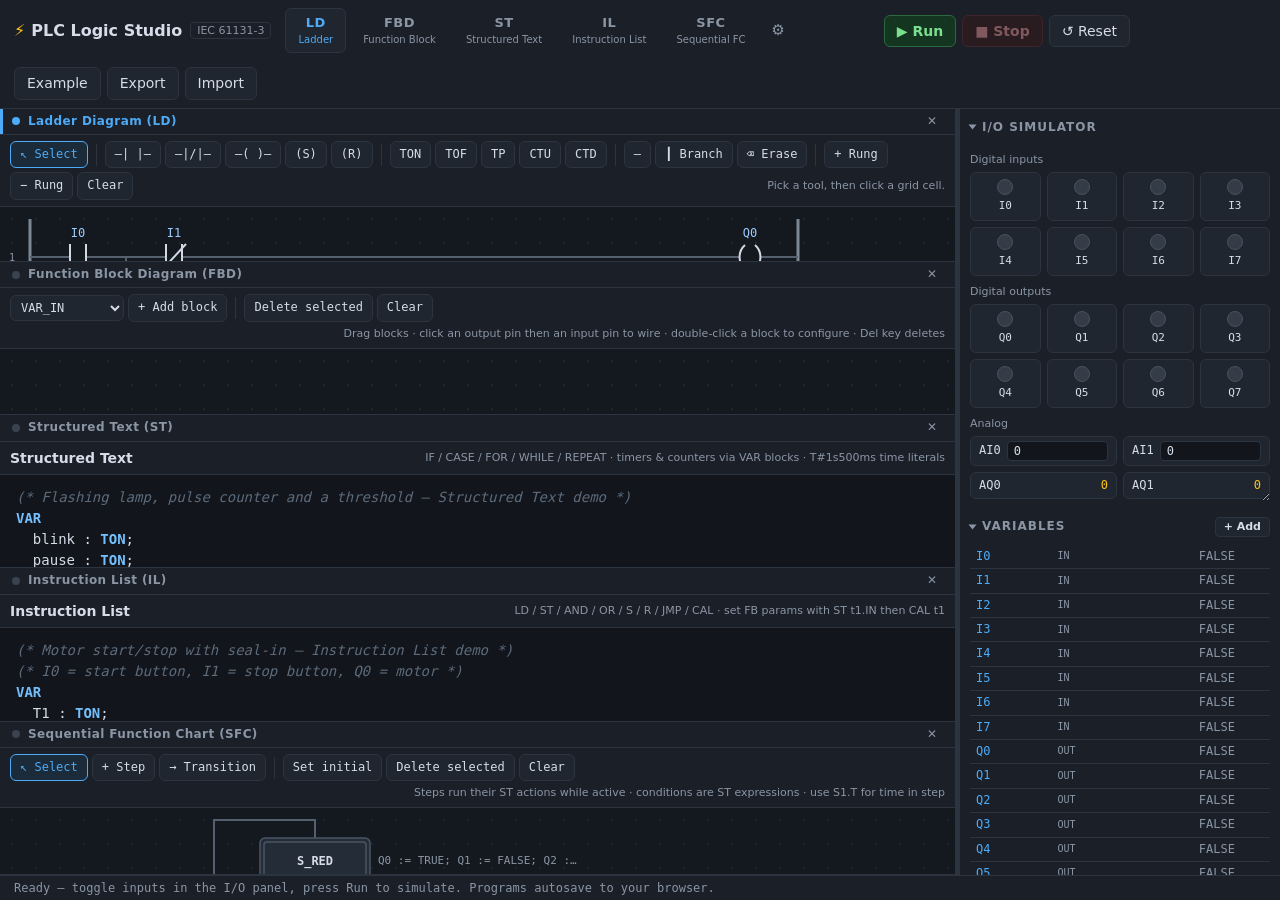
==== index.html @ a873b492 "setup iec 611313 simulator" ====
<!DOCTYPE html>
<html lang="en">
<head>
<meta charset="UTF-8">
<meta name="viewport" content="width=device-width, initial-scale=1.0">
<title>PLC Logic Studio — IEC 61131-3 Environment</title>
<link rel="icon" href="data:image/svg+xml,<svg xmlns=%22http://www.w3.org/2000/svg%22 viewBox=%220 0 100 100%22><text y=%22.9em%22 font-size=%2290%22>⚡</text></svg>">
<link rel="stylesheet" href="css/style.css">
</head>
<body>

<header id="topbar">
  <div class="brand"><span class="bolt">⚡</span>PLC Logic Studio<span class="sub">IEC 61131-3</span></div>
  <nav id="tabs">
    <button class="tab active" data-lang="ld"  title="Ladder Diagram">LD<span>Ladder</span></button>
    <button class="tab" data-lang="fbd" title="Function Block Diagram">FBD<span>Function Block</span></button>
    <button class="tab" data-lang="st"  title="Structured Text">ST<span>Structured Text</span></button>
    <button class="tab" data-lang="il"  title="Instruction List">IL<span>Instruction List</span></button>
    <button class="tab" data-lang="sfc" title="Sequential Function Chart">SFC<span>Sequential FC</span></button>
    <button id="btn-langs" title="Show or hide language editors">&#9881;</button>
  </nav>
  <div class="run-controls">
    <button id="btn-run" class="btn-run" title="Compile and run the current program">&#9654; Run</button>
    <button id="btn-stop" class="btn-stop" disabled title="Stop the scan cycle">&#9632; Stop</button>
    <button id="btn-reset" class="btn-reset" title="Stop and reset all variables / function blocks">&#8634; Reset</button>
    <span id="scan-info" class="scan-info"></span>
  </div>
  <div class="file-controls">
    <button id="btn-example" title="Load an example program into the current editor">Example</button>
    <button id="btn-export" title="Download the whole project as JSON">Export</button>
    <button id="btn-import" title="Load a project JSON file">Import</button>
    <input type="file" id="file-import" accept=".json,application/json" hidden>
  </div>
</header>

<main>
  <section id="editor">
    <div class="ed-section" id="sec-ld">
      <div class="sec-head"><span class="sec-dot"></span>Ladder Diagram (LD)<button class="sec-hide" data-lang="ld" title="Hide this section">&#10005;</button></div>
      <div class="pane" id="pane-ld"></div>
    </div>
    <div class="ed-section" id="sec-fbd">
      <div class="sec-head"><span class="sec-dot"></span>Function Block Diagram (FBD)<button class="sec-hide" data-lang="fbd" title="Hide this section">&#10005;</button></div>
      <div class="pane" id="pane-fbd"></div>
    </div>
    <div class="ed-section" id="sec-st">
      <div class="sec-head"><span class="sec-dot"></span>Structured Text (ST)<button class="sec-hide" data-lang="st" title="Hide this section">&#10005;</button></div>
      <div class="pane" id="pane-st"></div>
    </div>
    <div class="ed-section" id="sec-il">
      <div class="sec-head"><span class="sec-dot"></span>Instruction List (IL)<button class="sec-hide" data-lang="il" title="Hide this section">&#10005;</button></div>
      <div class="pane" id="pane-il"></div>
    </div>
    <div class="ed-section" id="sec-sfc">
      <div class="sec-head"><span class="sec-dot"></span>Sequential Function Chart (SFC)<button class="sec-hide" data-lang="sfc" title="Hide this section">&#10005;</button></div>
      <div class="pane" id="pane-sfc"></div>
    </div>
  </section>

  <div id="splitter" title="Drag to resize the side panel"></div>
  <aside id="sidebar">
    <section class="panel" id="panel-io">
      <h2 class="panel-head" title="Click to collapse/expand"><span class="caret"></span>I/O Simulator</h2>
      <div class="panel-body">
        <div class="io-group"><h3>Digital inputs</h3><div id="io-di" class="io-grid"></div></div>
        <div class="io-group"><h3>Digital outputs</h3><div id="io-do" class="io-grid"></div></div>
        <div class="io-group"><h3>Analog</h3><div id="io-an" class="io-analog"></div></div>
      </div>
    </section>
    <section class="panel" id="panel-vars">
      <h2 class="panel-head" title="Click to collapse/expand"><span class="caret"></span>Variables <button id="btn-add-var" class="mini-btn" title="Add a variable">+ Add</button></h2>
      <div class="panel-body">
        <table class="data-table" id="var-table"><tbody></tbody></table>
      </div>
    </section>
    <section class="panel" id="panel-fbs">
      <h2 class="panel-head" title="Click to collapse/expand"><span class="caret"></span>Function blocks</h2>
      <div class="panel-body">
        <table class="data-table" id="fb-table"><tbody></tbody></table>
      </div>
    </section>
  </aside>
</main>

<footer id="statusbar"><span id="status-msg">Ready.</span></footer>

<div id="modal-root" hidden></div>

<script src="js/core.js"></script>
<script src="js/st.js"></script>
<script src="js/il.js"></script>
<script src="js/ladder.js"></script>
<script src="js/fbd.js"></script>
<script src="js/sfc.js"></script>
<script src="js/examples.js"></script>
<script src="js/app.js"></script>
</body>
</html>
---- css/style.css ----
/* PLC Logic Studio — dark industrial theme */
:root {
  --bg: #12151b;
  --panel: #1a1f28;
  --panel2: #20262f;
  --border: #2c3440;
  --text: #d6dde8;
  --muted: #8b96a5;
  --accent: #4dabf7;
  --power: #51cf66;
  --warn: #fcc419;
  --err: #ff6b6b;
  --mono: "Consolas", "Cascadia Mono", "Menlo", monospace;
}

* { box-sizing: border-box; margin: 0; padding: 0; }
[hidden] { display: none !important; }
html, body { height: 100%; }
body {
  background: var(--bg);
  color: var(--text);
  font: 14px/1.45 "Segoe UI", system-ui, sans-serif;
  display: flex;
  flex-direction: column;
  overflow: hidden;
}

/* ---------- top bar ---------- */
#topbar {
  display: flex;
  align-items: center;
  gap: 14px;
  padding: 8px 14px;
  background: var(--panel);
  border-bottom: 1px solid var(--border);
  flex-wrap: wrap;
}
.brand { font-weight: 700; font-size: 16px; white-space: nowrap; }
.brand .bolt { color: var(--warn); margin-right: 6px; }
.brand .sub {
  margin-left: 8px; font-size: 11px; font-weight: 500; color: var(--muted);
  border: 1px solid var(--border); border-radius: 4px; padding: 1px 6px; vertical-align: 2px;
}
#tabs { display: flex; gap: 4px; }
.tab {
  background: transparent; border: 1px solid transparent; color: var(--muted);
  padding: 5px 12px; border-radius: 6px; cursor: pointer;
  font-weight: 700; font-size: 13px; letter-spacing: .5px;
}
.tab span { display: block; font-size: 10px; font-weight: 400; letter-spacing: 0; }
.tab:hover { color: var(--text); background: var(--panel2); }
.tab.active { color: var(--accent); background: var(--panel2); border-color: var(--border); }

#btn-langs {
  background: transparent; border: 1px solid transparent; color: var(--muted);
  padding: 5px 8px; border-radius: 6px; font-size: 15px; align-self: center;
}
#btn-langs:hover { color: var(--text); background: var(--panel2); border-color: var(--border); }
.lang-menu {
  position: fixed; z-index: 90;
  background: var(--panel); border: 1px solid var(--border); border-radius: 8px;
  padding: 10px 12px; box-shadow: 0 8px 24px rgba(0,0,0,.5);
  display: flex; flex-direction: column; gap: 7px; font-size: 13px;
}
.lang-menu-title {
  font-size: 11px; color: var(--muted);
  text-transform: uppercase; letter-spacing: 1px; margin-bottom: 2px;
}
.lang-item {
  display: flex; align-items: center; gap: 9px;
  padding: 5px 8px; border-radius: 6px; cursor: pointer;
  white-space: nowrap;
}
.lang-item:hover { background: var(--panel2); }
.lang-item .chk {
  width: 16px; height: 16px; flex: none;
  border: 1px solid var(--border); border-radius: 4px;
  display: flex; align-items: center; justify-content: center;
  font-size: 11px; line-height: 1; color: transparent; background: var(--bg);
}
.lang-item .chk:hover { border-color: var(--accent); }
.lang-item .chk.on { background: var(--accent); border-color: var(--accent); color: #fff; }
.lang-item.active .lang-name { color: var(--accent); font-weight: 600; }
.lang-menu-hint { font-size: 10px; color: var(--muted); margin-top: 4px; max-width: 220px; white-space: normal; }

.run-controls { display: flex; align-items: center; gap: 6px; margin-left: auto; }
.file-controls { display: flex; gap: 6px; }
button {
  font: inherit; color: var(--text); background: var(--panel2);
  border: 1px solid var(--border); border-radius: 6px;
  padding: 5px 12px; cursor: pointer;
}
button:hover:not(:disabled) { border-color: var(--accent); }
button:disabled { opacity: .45; cursor: default; }
.btn-run { background: #14351f; border-color: #2b6a3f; color: #7ae08f; font-weight: 600; }
.btn-run:hover:not(:disabled) { border-color: var(--power); }
.btn-stop { background: #3a1a1a; border-color: #6a2b2b; color: #ff9d9d; font-weight: 600; }
.btn-stop:hover:not(:disabled) { border-color: var(--err); }
.scan-info { font-family: var(--mono); font-size: 12px; color: var(--muted); min-width: 130px; }
.scan-info.live { color: var(--power); }

/* ---------- layout ---------- */
main { flex: 1; display: flex; min-height: 0; }
#editor { flex: 1; min-width: 0; display: flex; flex-direction: column; overflow-y: auto; }

/* stacked language sections — hiding one lets the others grow */
.ed-section {
  flex: 1 1 0; min-height: 150px;
  display: flex; flex-direction: column;
  border-bottom: 1px solid var(--border);
  overflow: hidden;
}
.ed-section[hidden] { display: none; }
.sec-head {
  display: flex; align-items: center; gap: 8px; flex: none;
  padding: 4px 12px;
  background: var(--panel); border-bottom: 1px solid var(--border);
  font-size: 12px; font-weight: 600; letter-spacing: .4px;
  color: var(--muted); cursor: pointer; user-select: none;
}
.sec-dot {
  width: 8px; height: 8px; border-radius: 50%;
  background: #39424e; flex: none;
}
.ed-section.active .sec-head { color: var(--accent); box-shadow: inset 3px 0 0 var(--accent); }
.ed-section.active .sec-dot { background: var(--accent); }
.sec-hide {
  margin-left: auto; padding: 0 6px;
  background: none; border: none; color: var(--muted); font-size: 12px;
}
.sec-hide:hover { color: var(--err); }

.pane { flex: 1; display: flex; flex-direction: column; min-height: 0; }

.tab.off { opacity: .4; }
.tab.off:hover { opacity: .8; }

#splitter {
  width: 5px; flex: none; cursor: col-resize;
  background: var(--border);
  transition: background .12s;
}
#splitter:hover, #splitter.dragging { background: var(--accent); }

#sidebar {
  width: 320px; flex: none; overflow-y: auto;
  background: var(--panel);
  padding: 10px;
  min-width: 150px;
}
.panel { margin-bottom: 16px; }
.panel h2 {
  font-size: 12px; text-transform: uppercase; letter-spacing: 1px;
  color: var(--muted); margin-bottom: 8px;
  display: flex; align-items: center;
}
.panel h2 .mini-btn { margin-left: auto; }
.panel-head { cursor: pointer; user-select: none; }
.panel-head:hover { color: var(--text); }
.panel-head .caret {
  flex: none; width: 0; height: 0; margin-right: 7px;
  border-left: 5px solid currentColor;
  border-top: 4px solid transparent;
  border-bottom: 4px solid transparent;
  transform: rotate(90deg);
  transition: transform .12s;
}
.panel.collapsed .caret { transform: rotate(0deg); }
.panel.collapsed .panel-body { display: none; }
.panel-body {
  overflow: auto; resize: vertical;
  min-height: 40px; max-height: 70vh;
  padding-bottom: 2px;
}
.panel h3 { font-size: 11px; color: var(--muted); font-weight: 500; margin: 8px 0 4px; }
.mini-btn { padding: 1px 8px; font-size: 11px; border-radius: 4px; }

/* ---------- I/O simulator ---------- */
.io-grid { display: grid; grid-template-columns: repeat(4, 1fr); gap: 6px; }
.io-sw {
  display: flex; flex-direction: column; align-items: center; gap: 3px;
  background: var(--panel2); border: 1px solid var(--border); border-radius: 6px;
  padding: 6px 2px; cursor: pointer; user-select: none; font-family: var(--mono); font-size: 11px;
}
.io-sw .led {
  width: 16px; height: 16px; border-radius: 50%;
  background: #333c47; border: 1px solid #49525e;
  transition: background .1s, box-shadow .1s;
}
.io-sw.on .led { background: var(--power); box-shadow: 0 0 8px var(--power); border-color: var(--power); }
.io-sw.out { cursor: default; }
.io-sw.out.on .led { background: #ffd43b; box-shadow: 0 0 8px #ffd43b; border-color: #ffd43b; }
.io-analog { display: grid; grid-template-columns: 1fr 1fr; gap: 6px; }
.io-an-item {
  display: flex; align-items: center; gap: 6px;
  background: var(--panel2); border: 1px solid var(--border); border-radius: 6px;
  padding: 4px 8px; font-family: var(--mono); font-size: 12px;
}
.io-an-item input {
  width: 100%; min-width: 0; background: var(--bg); color: var(--text);
  border: 1px solid var(--border); border-radius: 4px; padding: 2px 6px;
  font: 12px var(--mono);
}
.io-an-item .an-val { margin-left: auto; color: var(--warn); }

/* ---------- tables ---------- */
.data-table { width: 100%; border-collapse: collapse; font-family: var(--mono); font-size: 12px; }
.data-table td {
  padding: 3px 6px; border-bottom: 1px solid var(--border);
  white-space: nowrap; overflow: hidden; text-overflow: ellipsis;
}
.data-table td.v-name { color: var(--accent); }
.data-table td.v-kind { color: var(--muted); font-size: 10px; text-transform: uppercase; }
.data-table td.v-val { text-align: right; }
.data-table td.v-val .bool-t { color: var(--power); font-weight: 700; }
.data-table td.v-val .bool-f { color: var(--muted); }
.data-table .row-del {
  background: none; border: none; color: var(--muted); padding: 0 4px; font-size: 12px;
}
.data-table .row-del:hover { color: var(--err); }
.data-table td.fb-state { color: var(--muted); font-size: 11px; }

/* ---------- editor toolbars ---------- */
.ed-toolbar {
  display: flex; align-items: center; flex-wrap: wrap; gap: 4px;
  padding: 6px 10px; background: var(--panel); border-bottom: 1px solid var(--border);
}
.ed-toolbar .sep { width: 1px; height: 22px; background: var(--border); margin: 0 4px; }
.ed-toolbar button { padding: 4px 9px; font-size: 12px; font-family: var(--mono); }
.ed-toolbar button.tool.active { border-color: var(--accent); color: var(--accent); background: #1c2b3a; }
.ed-toolbar select {
  font: 12px var(--mono); color: var(--text); background: var(--panel2);
  border: 1px solid var(--border); border-radius: 6px; padding: 4px 6px;
}
.ed-hint { font-size: 11px; color: var(--muted); margin-left: auto; padding-left: 10px; }

/* ---------- graphical canvases ---------- */
.ed-canvas {
  flex: 1; overflow: auto; background: #14181f;
  background-image: radial-gradient(#1e2530 1px, transparent 1px);
  background-size: 24px 24px;
}
.ed-canvas svg { display: block; }

/* props editor (SFC) */
.props-bar {
  display: flex; align-items: center; gap: 6px; flex-wrap: wrap;
  padding: 6px 10px; background: var(--panel2); border-bottom: 1px solid var(--border);
  font-size: 12px;
}
.props-bar label { color: var(--muted); }
.props-bar input, .props-bar textarea {
  font: 12px var(--mono); color: var(--text); background: var(--bg);
  border: 1px solid var(--border); border-radius: 4px; padding: 3px 6px;
}
.props-bar textarea { width: 340px; height: 46px; vertical-align: middle; resize: vertical; }

/* ---------- code editors (ST / IL) ---------- */
.code-wrap { position: relative; flex: 1; min-height: 0; }
.code-hl, .code-ta {
  position: absolute; inset: 0;
  font: 14px/1.5 var(--mono);
  padding: 12px 16px;
  white-space: pre; overflow: auto;
  tab-size: 4;
}
.code-hl { pointer-events: none; color: var(--text); }
.code-ta {
  background: transparent; color: transparent; caret-color: var(--text);
  border: none; outline: none; resize: none;
}
.code-ta::selection { background: rgba(77, 171, 247, .3); }
.tok-kw { color: #74c0fc; font-weight: 600; }
.tok-num { color: #ffd43b; }
.tok-com { color: #5c6b7c; font-style: italic; }
.tok-op { color: #ff922b; }

/* ---------- SVG element classes ---------- */
.rail { stroke: #7c8794; stroke-width: 3; }
.wire { stroke: #55606e; stroke-width: 2; fill: none; }
.wire.on { stroke: var(--power); stroke-width: 2.5; }
.sym { stroke: #cfd8e3; stroke-width: 2; fill: none; }
.sym.on { stroke: var(--power); }
.lbl { fill: #9ecbff; font: 12px var(--mono); text-anchor: middle; }
.lbl2 { fill: var(--muted); font: 10px var(--mono); text-anchor: middle; }
.lbl2.on { fill: var(--power); }
.fbbox { fill: #242c37; stroke: #4a5563; stroke-width: 1.5; }
.fbbox.on { stroke: var(--power); }
.fbtitle { fill: var(--text); font: 700 12px var(--mono); text-anchor: middle; }
.cellhit { fill: transparent; cursor: crosshair; }
.cellhit:hover { fill: rgba(255,255,255,.05); }

.blk { fill: #242c37; stroke: #4a5563; stroke-width: 1.5; cursor: grab; }
.blk.sel { stroke: var(--accent); stroke-width: 2; }
.blk-title { fill: var(--text); font: 700 12px var(--mono); text-anchor: middle; pointer-events: none; }
.blk-name { fill: #9ecbff; font: 11px var(--mono); text-anchor: middle; pointer-events: none; }
.pin { fill: #39424e; stroke: #8b96a5; stroke-width: 1.5; cursor: pointer; }
.pin:hover { stroke: var(--accent); }
.pin.on { fill: var(--power); stroke: var(--power); }
.pin.src { stroke: var(--warn); stroke-width: 2.5; }
.pin-lbl { fill: var(--muted); font: 9px var(--mono); pointer-events: none; }
.pin-val { fill: var(--warn); font: 10px var(--mono); pointer-events: none; }
.conn { stroke: #55606e; stroke-width: 2; fill: none; cursor: pointer; }
.conn:hover { stroke: var(--accent); }
.conn.on { stroke: var(--power); }
.conn.sel { stroke: var(--accent); stroke-dasharray: 5 3; }
.conn-pending { stroke: var(--warn); stroke-width: 1.5; stroke-dasharray: 5 4; fill: none; pointer-events: none; }

.step-box { fill: #242c37; stroke: #4a5563; stroke-width: 1.5; cursor: grab; }
.step-box.active { fill: #1d4229; stroke: var(--power); }
.step-box.sel { stroke: var(--accent); stroke-width: 2; }
.step-init { fill: none; stroke: #4a5563; stroke-width: 1.5; pointer-events: none; }
.step-name { fill: var(--text); font: 700 12px var(--mono); text-anchor: middle; pointer-events: none; }
.step-time { fill: var(--power); font: 10px var(--mono); text-anchor: middle; pointer-events: none; }
.tr-line { stroke: #55606e; stroke-width: 2; fill: none; }
.tr-bar { stroke: #cfd8e3; stroke-width: 4; cursor: pointer; }
.tr-bar.sel { stroke: var(--accent); }
.tr-bar.enabled { stroke: var(--power); }
.tr-cond { fill: var(--muted); font: 11px var(--mono); }
.step-src { outline: 2px dashed var(--warn); }

/* ---------- status bar ---------- */
#statusbar {
  padding: 5px 14px; background: var(--panel);
  border-top: 1px solid var(--border);
  font: 12px var(--mono); color: var(--muted);
  white-space: nowrap; overflow: hidden; text-overflow: ellipsis;
}
#statusbar.error { color: var(--err); }

/* ---------- modal ---------- */
.modal-back {
  position: fixed; inset: 0; background: rgba(0,0,0,.55);
  display: flex; align-items: center; justify-content: center; z-index: 100;
}
.modal {
  background: var(--panel); border: 1px solid var(--border); border-radius: 10px;
  padding: 18px 20px; min-width: 320px; max-width: 480px;
  box-shadow: 0 12px 40px rgba(0,0,0,.5);
}
.modal h3 { font-size: 14px; margin-bottom: 12px; }
.modal .m-note { font-size: 12px; color: var(--muted); margin-bottom: 12px; white-space: pre-wrap; }
.modal .m-field { margin-bottom: 10px; }
.modal .m-field label { display: block; font-size: 11px; color: var(--muted); margin-bottom: 3px; }
.modal .m-field input, .modal .m-field select {
  width: 100%; font: 13px var(--mono); color: var(--text); background: var(--bg);
  border: 1px solid var(--border); border-radius: 5px; padding: 5px 8px;
}
.modal .m-field input:focus { border-color: var(--accent); outline: none; }
.modal .m-btns { display: flex; justify-content: flex-end; gap: 8px; margin-top: 14px; }
.modal .m-ok { background: #1c2b3a; border-color: var(--accent); color: var(--accent); font-weight: 600; }

@media (max-width: 900px) {
  #sidebar { width: 240px; }
  .io-grid { grid-template-columns: repeat(2, 1fr); }
}
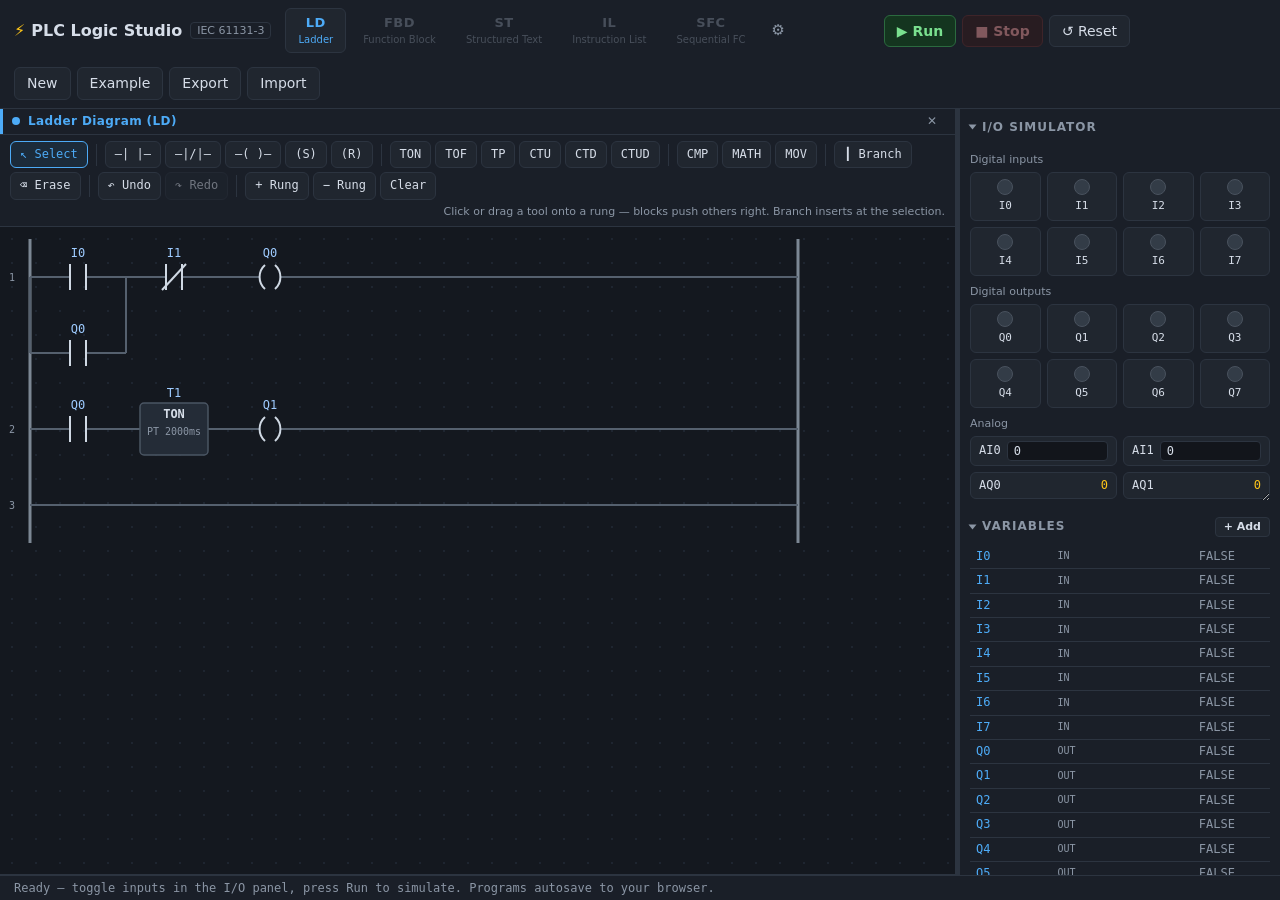
==== commit 0a3151c2: "added more function block and better control in ladder function, adding dragging" ====
--- a/index.html
+++ b/index.html
@@ -26,6 +26,7 @@
     <span id="scan-info" class="scan-info"></span>
   </div>
   <div class="file-controls">
+    <button id="btn-new" title="Start a new empty project (clears all programs)">New</button>
     <button id="btn-example" title="Load an example program into the current editor">Example</button>
     <button id="btn-export" title="Download the whole project as JSON">Export</button>
     <button id="btn-import" title="Load a project JSON file">Import</button>
--- a/css/style.css
+++ b/css/style.css
@@ -239,6 +239,11 @@
   flex: 1; overflow: auto; background: #14181f;
   background-image: radial-gradient(#1e2530 1px, transparent 1px);
   background-size: 24px 24px;
+  position: relative;
+}
+.ins-caret {
+  position: absolute; width: 3px; border-radius: 2px; pointer-events: none;
+  background: var(--accent); box-shadow: 0 0 6px rgba(77,171,247,.8);
 }
 .ed-canvas svg { display: block; }
 
@@ -289,6 +294,22 @@
 .fbtitle { fill: var(--text); font: 700 12px var(--mono); text-anchor: middle; }
 .cellhit { fill: transparent; cursor: crosshair; }
 .cellhit:hover { fill: rgba(255,255,255,.05); }
+.cellhit.drop { fill: rgba(77,171,247,.18); stroke: var(--accent); stroke-width: 1.5; }
+.cellhit[data-side] { cursor: ew-resize; }
+.ed-toolbar button.tool[draggable="true"] { cursor: grab; }
+.rowsel { fill: rgba(77,171,247,.08); pointer-events: none; }
+.cellsel { fill: none; stroke: var(--accent); stroke-width: 1.5; stroke-dasharray: 4 3; pointer-events: none; }
+
+/* clickable variable choices in modal dialogs */
+.m-opts { display: flex; flex-wrap: wrap; gap: 4px; margin-top: 5px; max-height: 78px; overflow-y: auto; }
+.m-chip {
+  font: 11px var(--mono); color: var(--text); background: var(--panel2);
+  border: 1px solid var(--border); border-radius: 10px; padding: 2px 8px; cursor: pointer;
+}
+.m-chip:hover { border-color: var(--accent); color: var(--accent); }
+.m-choice { display: flex; flex-wrap: wrap; gap: 4px; }
+.m-choice .m-chip { font-size: 13px; padding: 3px 10px; }
+.m-choice .m-chip.on { border-color: var(--accent); color: var(--accent); background: #1c2b3a; }
 
 .blk { fill: #242c37; stroke: #4a5563; stroke-width: 1.5; cursor: grab; }
 .blk.sel { stroke: var(--accent); stroke-width: 2; }
